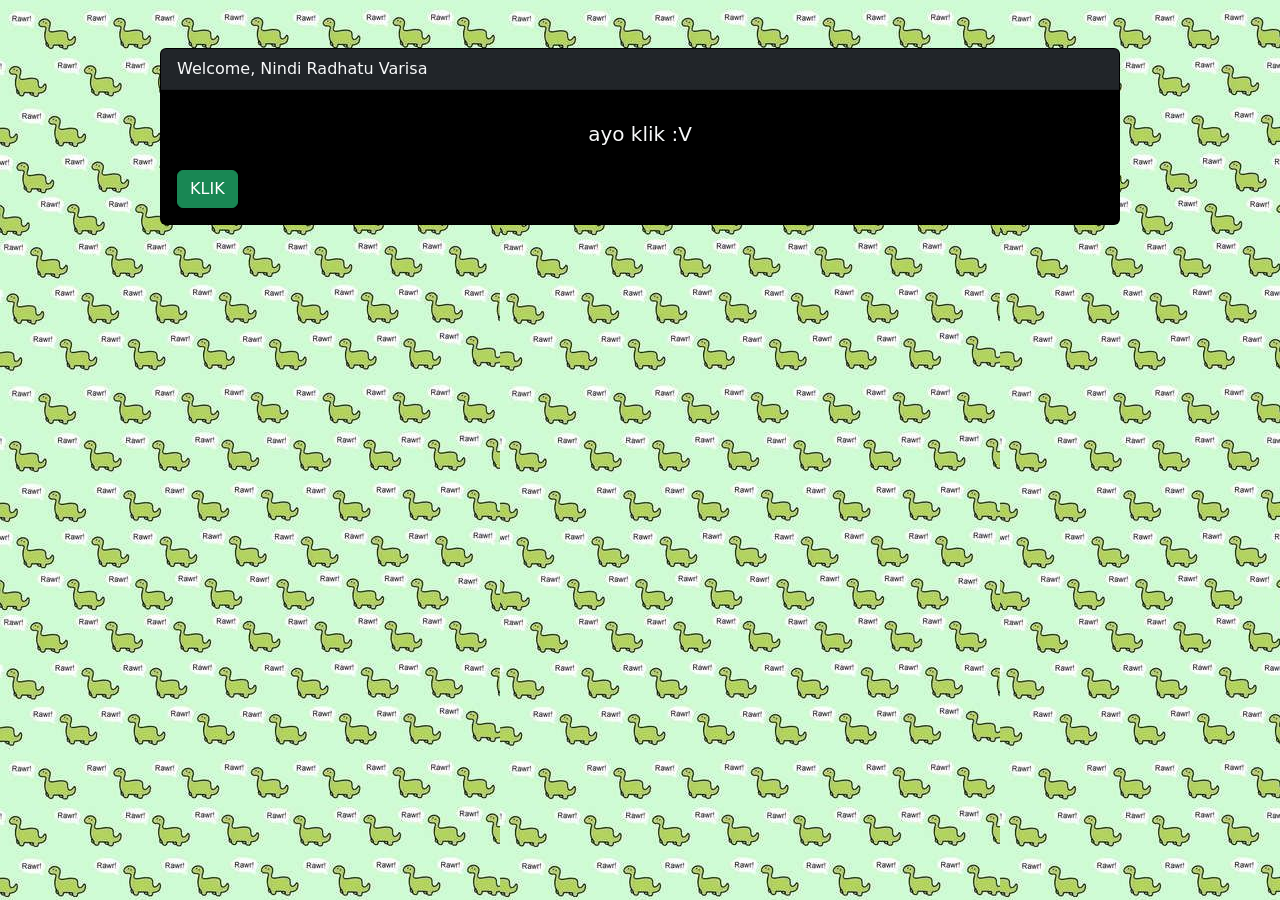
==== index.html @ 63a5c4d3 "init commit" ====
<!DOCTYPE html>
<html lang="en">
  <head>
    <meta charset="utf-8" />
    <meta name="viewport" content="width=device-width, initial-scale=1" />
    <title>CUMAN BISA GINI BY :(</title>
    <link href="bootstrap/css/bootstrap.css" rel="stylesheet" />
    <link href="style.css" rel="stylesheet" />
  </head>
  <body>
    <!-- <div class="container bg-dark w-75 p-2" style="box-sizing: border-box">
      <button class="btn btn-danger w-25 mx-auto my-5 d-block" id="klik">KLIK</button>

      <div>
        <h1 class="text-light text-center" id="nomer" style="font-size: 300px"></h1>
        <p class="text-light text-center" id="text" style="font-size: 30px"></p>
      </div>
    </div> -->

    <div class="card bg-black mt-5 w-75 mx-auto">
      <div class="card-header text-light bg-dark">Welcome, Nindi Radhatu Varisa</div>
      <div class="card-body">
        <h1 class="text-light text-center" id="nomer"></h1>
        <h5 class="text-light text-center my-3" id="text"></h5>
        <button id="klik" class="btn btn-success mt-2">KLIK</button>
      </div>
    </div>

    <script src="bootstrap/js/bootstrap.bundle.js"></script>

    <!-- myScript -->
    <script>
      function isEmpty(val) {
        return val === undefined || val == null || val.length <= 0 ? true : false;
      }

      let klik = document.querySelector("#klik");
      let nomer = document.querySelector("#nomer");
      let text = document.querySelector("#text");

      text.innerHTML = "ayo klik :V";

      let angka = 0;
      let click = () => {
        angka += 1;
        if (angka == 10) {
          angka = "";
          alert("STOPP");
          window.location.href = "rawrrrr.html";
        }
        nomer.innerHTML = angka;
      };

      let msg = () => {
        if (angka != 10 && !isEmpty(angka)) {
          let pesan = "Klik terus byy :VVV";
          text.innerHTML = pesan;
        } else {
          text.innerHTML = "ayo klik :V";
        }
      };

      klik.addEventListener("click", click);
      klik.addEventListener("click", msg);

      // isEmpty(angka)
    </script>
  </body>
</html>
---- style.css ----
body{
    background-image: url('img/bg.jpg');
}

.kotak{
    display: flex;
    align-items: middle;
}
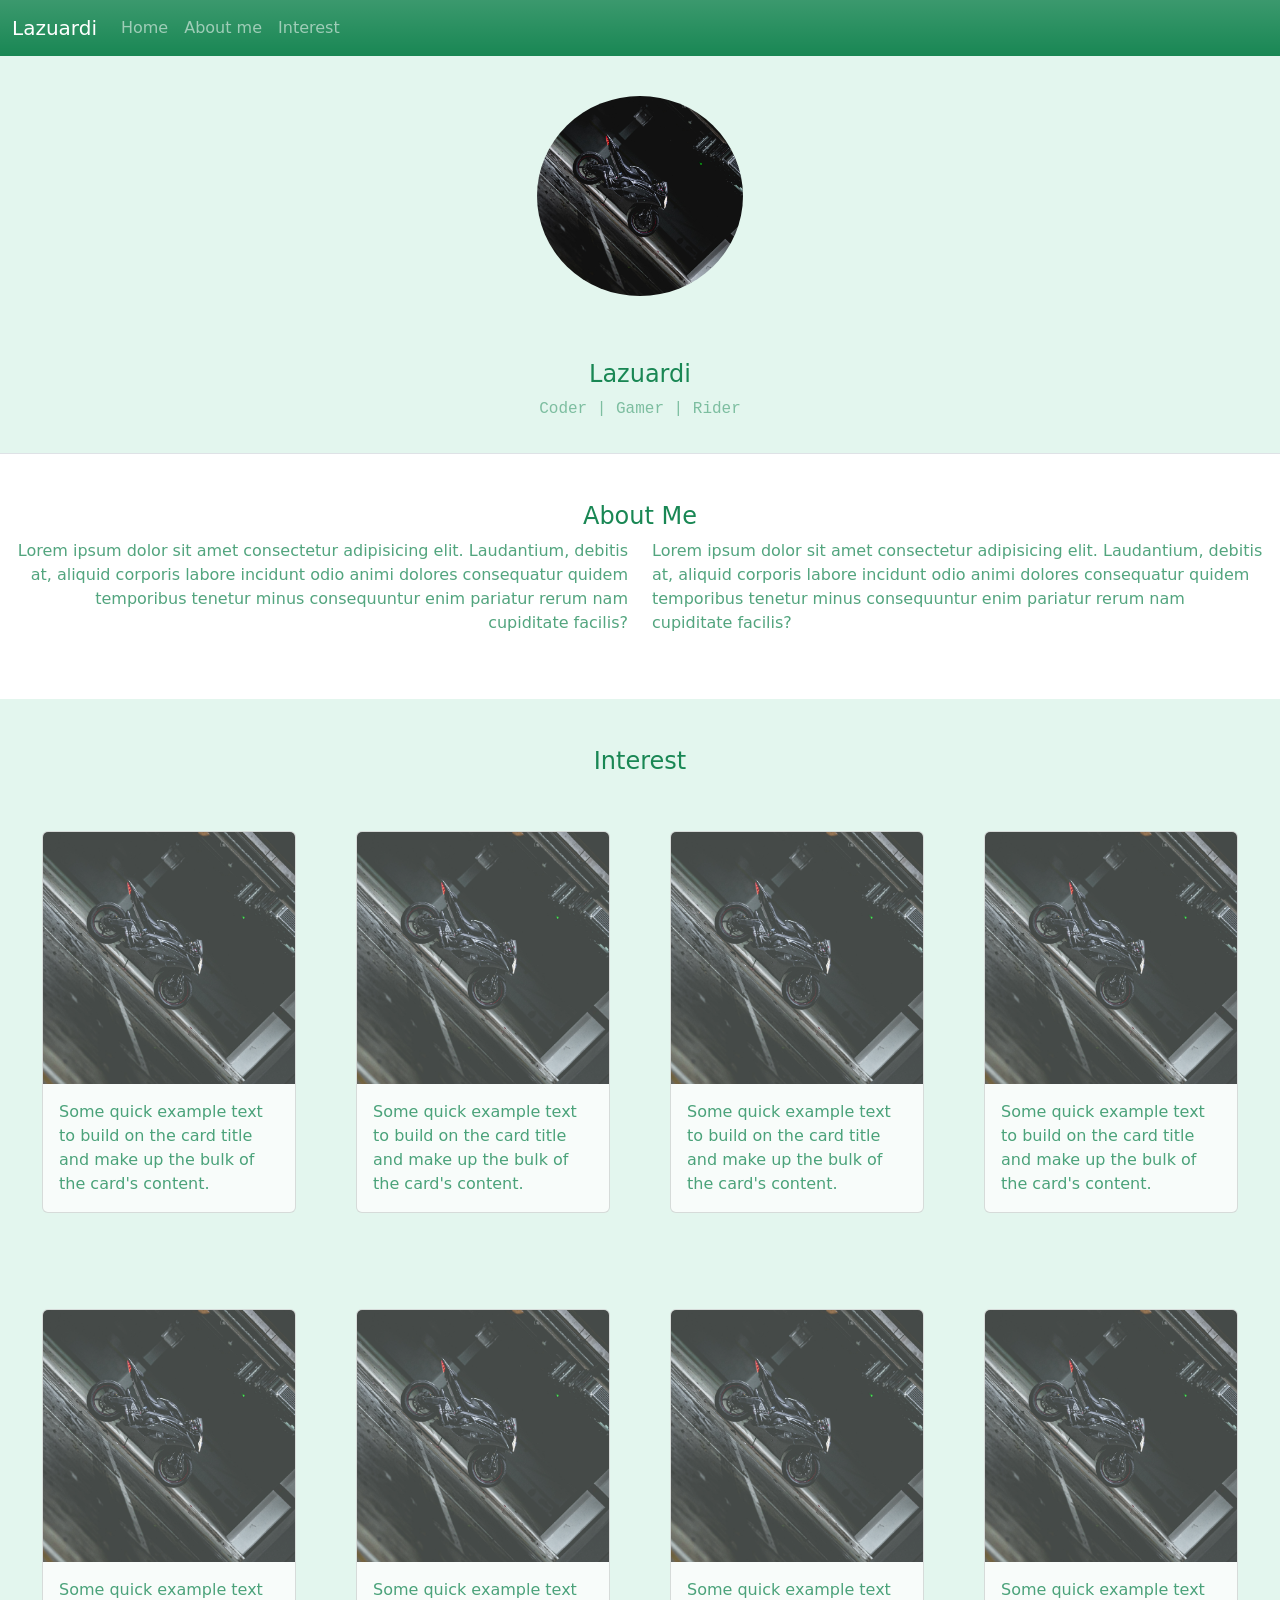
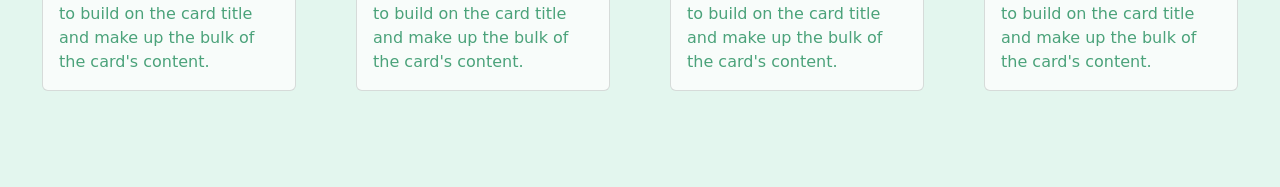
==== commit ce82d5e7: "test portofolio web" ====
--- a/index.html
+++ b/index.html
@@ -3,67 +3,127 @@
   <head>
     <meta charset="utf-8" />
     <meta name="viewport" content="width=device-width, initial-scale=1" />
-    <title>CUMAN BISA GINI BY :(</title>
-    <link href="bootstrap/css/bootstrap.css" rel="stylesheet" />
-    <link href="style.css" rel="stylesheet" />
+    <title>My Website</title>
+    <link href="assets/bootstrap-5.2.0-beta1-dist/css/bootstrap.css" rel="stylesheet" />
+    <link href="assets/style.css" rel="stylesheet" />
   </head>
   <body>
-    <!-- <div class="container bg-dark w-75 p-2" style="box-sizing: border-box">
-      <button class="btn btn-danger w-25 mx-auto my-5 d-block" id="klik">KLIK</button>
+    <!-- container -->
+    <div class="container-fluid">
+      <nav class="navbar fixed-top navbar-expand-lg navbar-dark bg-success bg-gradient">
+        <div class="container-fluid">
+          <a class="navbar-brand" href="#">Lazuardi</a>
+          <button class="navbar-toggler" type="button" data-bs-toggle="collapse" data-bs-target="#navbarNav" aria-controls="navbarNav" aria-expanded="false" aria-label="Toggle navigation">
+            <span class="navbar-toggler-icon"></span>
+          </button>
+          <div class="collapse navbar-collapse" id="navbarNav">
+            <ul class="navbar-nav">
+              <li class="nav-item">
+                <a class="nav-link" aria-current="page" href="#home">Home</a>
+              </li>
+              <li class="nav-item">
+                <a class="nav-link" href="#about">About me</a>
+              </li>
+              <li class="nav-item">
+                <a class="nav-link" href="#interest">Interest</a>
+              </li>
+              <!-- <li class="nav-item">
+                <a class="nav-link disabled" href="#" tabindex="-1" aria-disabled="true">Disabled</a>
+              </li> -->
+            </ul>
+          </div>
+        </div>
+      </nav>
+      <!-- home -->
+      <div class="row text-success text-center pt-5 border-bottom" id="home">
+        <img src="img/motor.jpg" class="profile-picture mx-auto rounded-circle my-5" alt="" />
+        <div class="info my-3">
+          <h4>Lazuardi</h4>
+          <p class="font-monospace opacity-50">Coder | Gamer | Rider</p>
+        </div>
+      </div>
 
-      <div>
-        <h1 class="text-light text-center" id="nomer" style="font-size: 300px"></h1>
-        <p class="text-light text-center" id="text" style="font-size: 30px"></p>
+      <!-- about -->
+      <div class="text-success my-5" id="about">
+        <h4 class="text-center">About Me</h4>
+        <div class="row d-flex justify-content-center">
+          <div class="col-6 opacity-75">
+            <p class="text-end">
+              Lorem ipsum dolor sit amet consectetur adipisicing elit. Laudantium, debitis at, aliquid corporis labore incidunt odio animi dolores consequatur quidem temporibus tenetur minus consequuntur enim pariatur rerum nam cupiditate
+              facilis?
+            </p>
+          </div>
+          <div class="col-6 opacity-75">
+            <p class="text-start">
+              Lorem ipsum dolor sit amet consectetur adipisicing elit. Laudantium, debitis at, aliquid corporis labore incidunt odio animi dolores consequatur quidem temporibus tenetur minus consequuntur enim pariatur rerum nam cupiditate
+              facilis?
+            </p>
+          </div>
+        </div>
       </div>
-    </div> -->
 
-    <div class="card bg-black mt-5 w-75 mx-auto">
-      <div class="card-header text-light bg-dark">Welcome, Nindi Radhatu Varisa</div>
-      <div class="card-body">
-        <h1 class="text-light text-center" id="nomer"></h1>
-        <h5 class="text-light text-center my-3" id="text"></h5>
-        <button id="klik" class="btn btn-success mt-2">KLIK</button>
+      <!-- interest -->
+      <div class="row text-success d-flex justify-content-center py-5" id="interest">
+        <h4 class="text-center">Interest</h4>
+        <div class="col d-flex mx-4 opacity-75 my-5">
+          <div class="card" style="width: 18rem">
+            <img src="img/motor.jpg" class="card-img-top" alt="..." />
+            <div class="card-body">
+              <p class="card-text">Some quick example text to build on the card title and make up the bulk of the card's content.</p>
+            </div>
+          </div>
+          <div class="card" style="width: 18rem">
+            <img src="img/motor.jpg" class="card-img-top" alt="..." />
+            <div class="card-body">
+              <p class="card-text">Some quick example text to build on the card title and make up the bulk of the card's content.</p>
+            </div>
+          </div>
+          <div class="card" style="width: 18rem">
+            <img src="img/motor.jpg" class="card-img-top" alt="..." />
+            <div class="card-body">
+              <p class="card-text">Some quick example text to build on the card title and make up the bulk of the card's content.</p>
+            </div>
+          </div>
+          <div class="card" style="width: 18rem">
+            <img src="img/motor.jpg" class="card-img-top" alt="..." />
+            <div class="card-body">
+              <p class="card-text">Some quick example text to build on the card title and make up the bulk of the card's content.</p>
+            </div>
+          </div>
+        </div>
+        <div class="col d-flex mx-4 opacity-75 my-5">
+          <div class="card" style="width: 18rem">
+            <img src="img/motor.jpg" class="card-img-top" alt="..." />
+            <div class="card-body">
+              <p class="card-text">Some quick example text to build on the card title and make up the bulk of the card's content.</p>
+            </div>
+          </div>
+          <div class="card" style="width: 18rem">
+            <img src="img/motor.jpg" class="card-img-top" alt="..." />
+            <div class="card-body">
+              <p class="card-text">Some quick example text to build on the card title and make up the bulk of the card's content.</p>
+            </div>
+          </div>
+          <div class="card" style="width: 18rem">
+            <img src="img/motor.jpg" class="card-img-top" alt="..." />
+            <div class="card-body">
+              <p class="card-text">Some quick example text to build on the card title and make up the bulk of the card's content.</p>
+            </div>
+          </div>
+          <div class="card" style="width: 18rem">
+            <img src="img/motor.jpg" class="card-img-top" alt="..." />
+            <div class="card-body">
+              <p class="card-text">Some quick example text to build on the card title and make up the bulk of the card's content.</p>
+            </div>
+          </div>
+        </div>
       </div>
     </div>
+    <!-- end container -->
 
-    <script src="bootstrap/js/bootstrap.bundle.js"></script>
-
+    <!-- bootstrap JS -->
+    <script src="assets/bootstrap-5.2.0-beta1-dist/js/bootstrap.bundle.js"></script>
     <!-- myScript -->
-    <script>
-      function isEmpty(val) {
-        return val === undefined || val == null || val.length <= 0 ? true : false;
-      }
-
-      let klik = document.querySelector("#klik");
-      let nomer = document.querySelector("#nomer");
-      let text = document.querySelector("#text");
-
-      text.innerHTML = "ayo klik :V";
-
-      let angka = 0;
-      let click = () => {
-        angka += 1;
-        if (angka == 10) {
-          angka = "";
-          alert("STOPP");
-          window.location.href = "rawrrrr.html";
-        }
-        nomer.innerHTML = angka;
-      };
-
-      let msg = () => {
-        if (angka != 10 && !isEmpty(angka)) {
-          let pesan = "Klik terus byy :VVV";
-          text.innerHTML = pesan;
-        } else {
-          text.innerHTML = "ayo klik :V";
-        }
-      };
-
-      klik.addEventListener("click", click);
-      klik.addEventListener("click", msg);
-
-      // isEmpty(angka)
-    </script>
+    <script></script>
   </body>
 </html>
--- a/assets/style.css
+++ b/assets/style.css
@@ -0,0 +1,26 @@
+body {
+  background-image: url("img/bg.jpg");
+}
+
+.kotak {
+  display: flex;
+  align-items: middle;
+}
+
+.profile-picture{
+    height: 200px;
+    width: 230px;
+}
+
+#home{
+    background-color: var(--bg-ijo-pucat);
+}
+
+#interest{
+    background-color: var(--bg-ijo-pucat);
+}
+
+.card{
+  margin-left: 30px;
+  margin-right: 30px;
+}
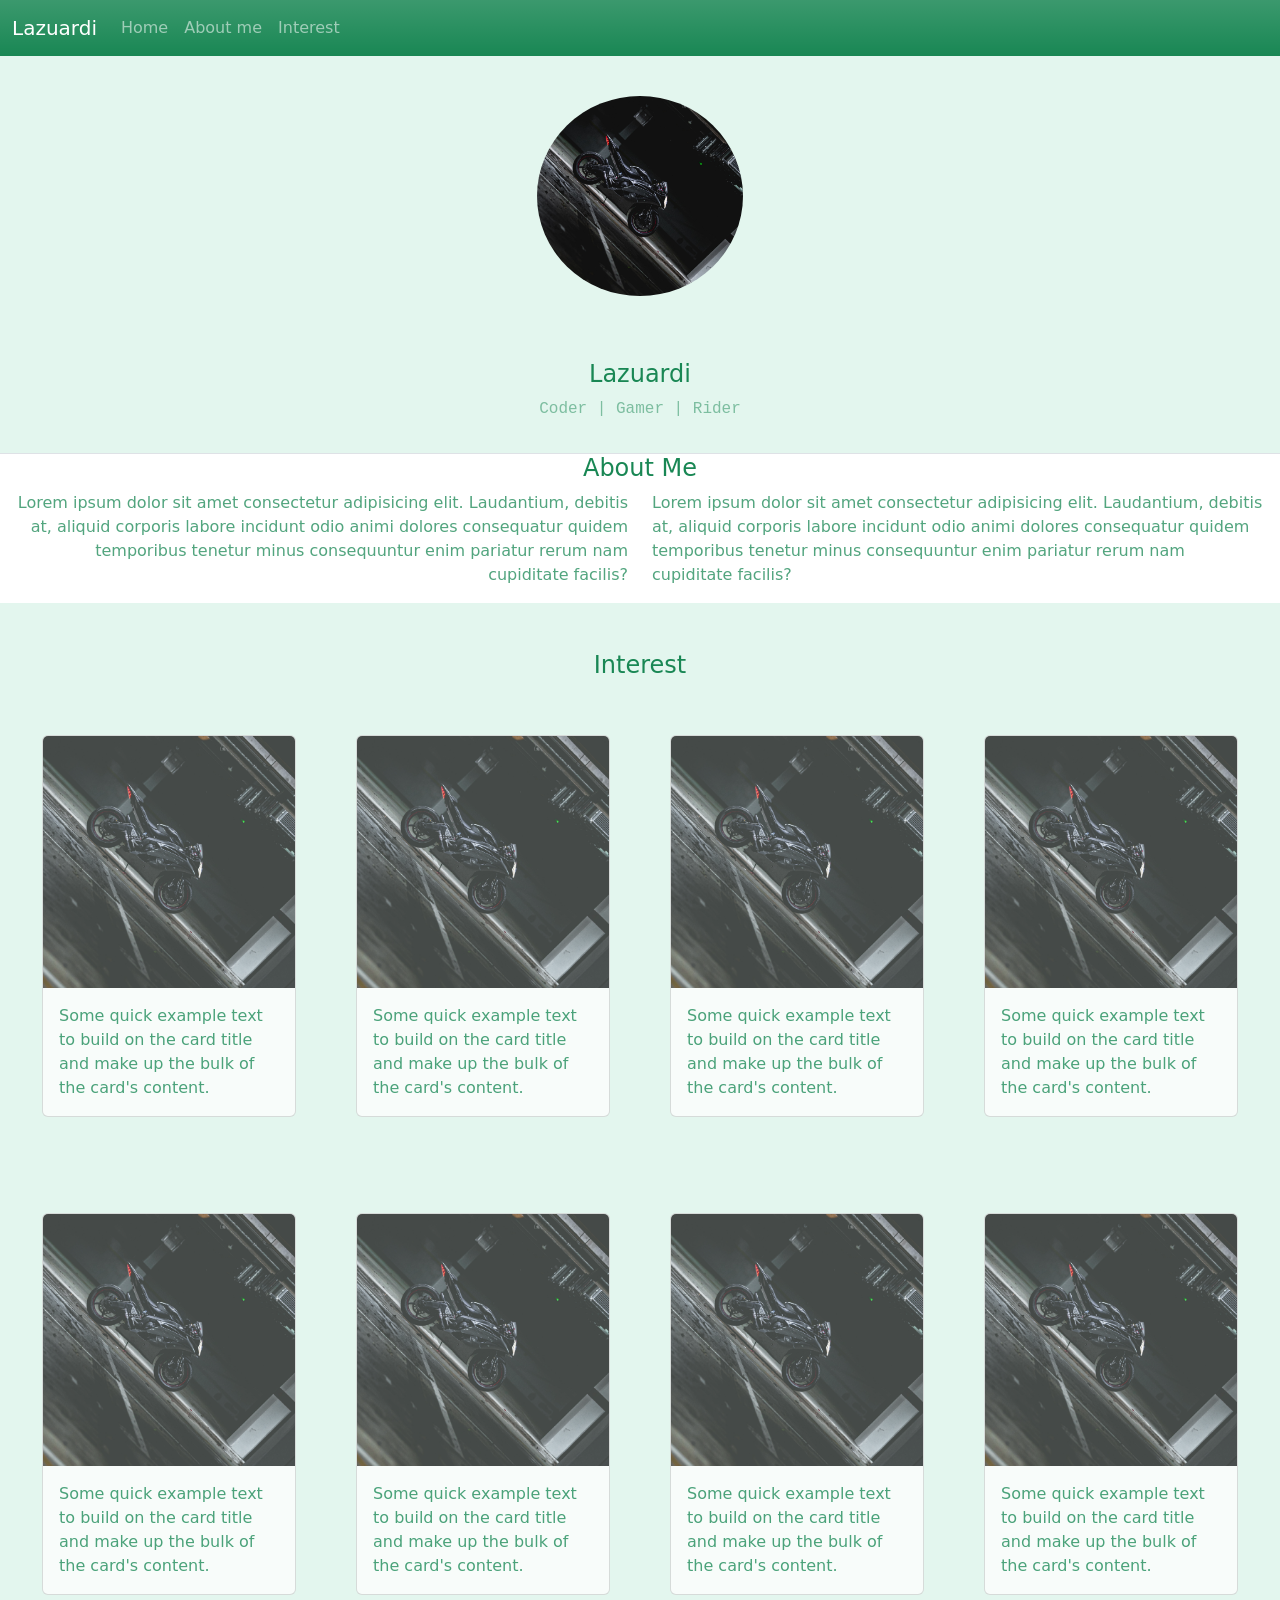
==== commit 987e0c1f: "-my" ====
--- a/index.html
+++ b/index.html
@@ -44,7 +44,7 @@
       </div>
 
       <!-- about -->
-      <div class="text-success my-5" id="about">
+      <div class="text-success " id="about">
         <h4 class="text-center">About Me</h4>
         <div class="row d-flex justify-content-center">
           <div class="col-6 opacity-75">
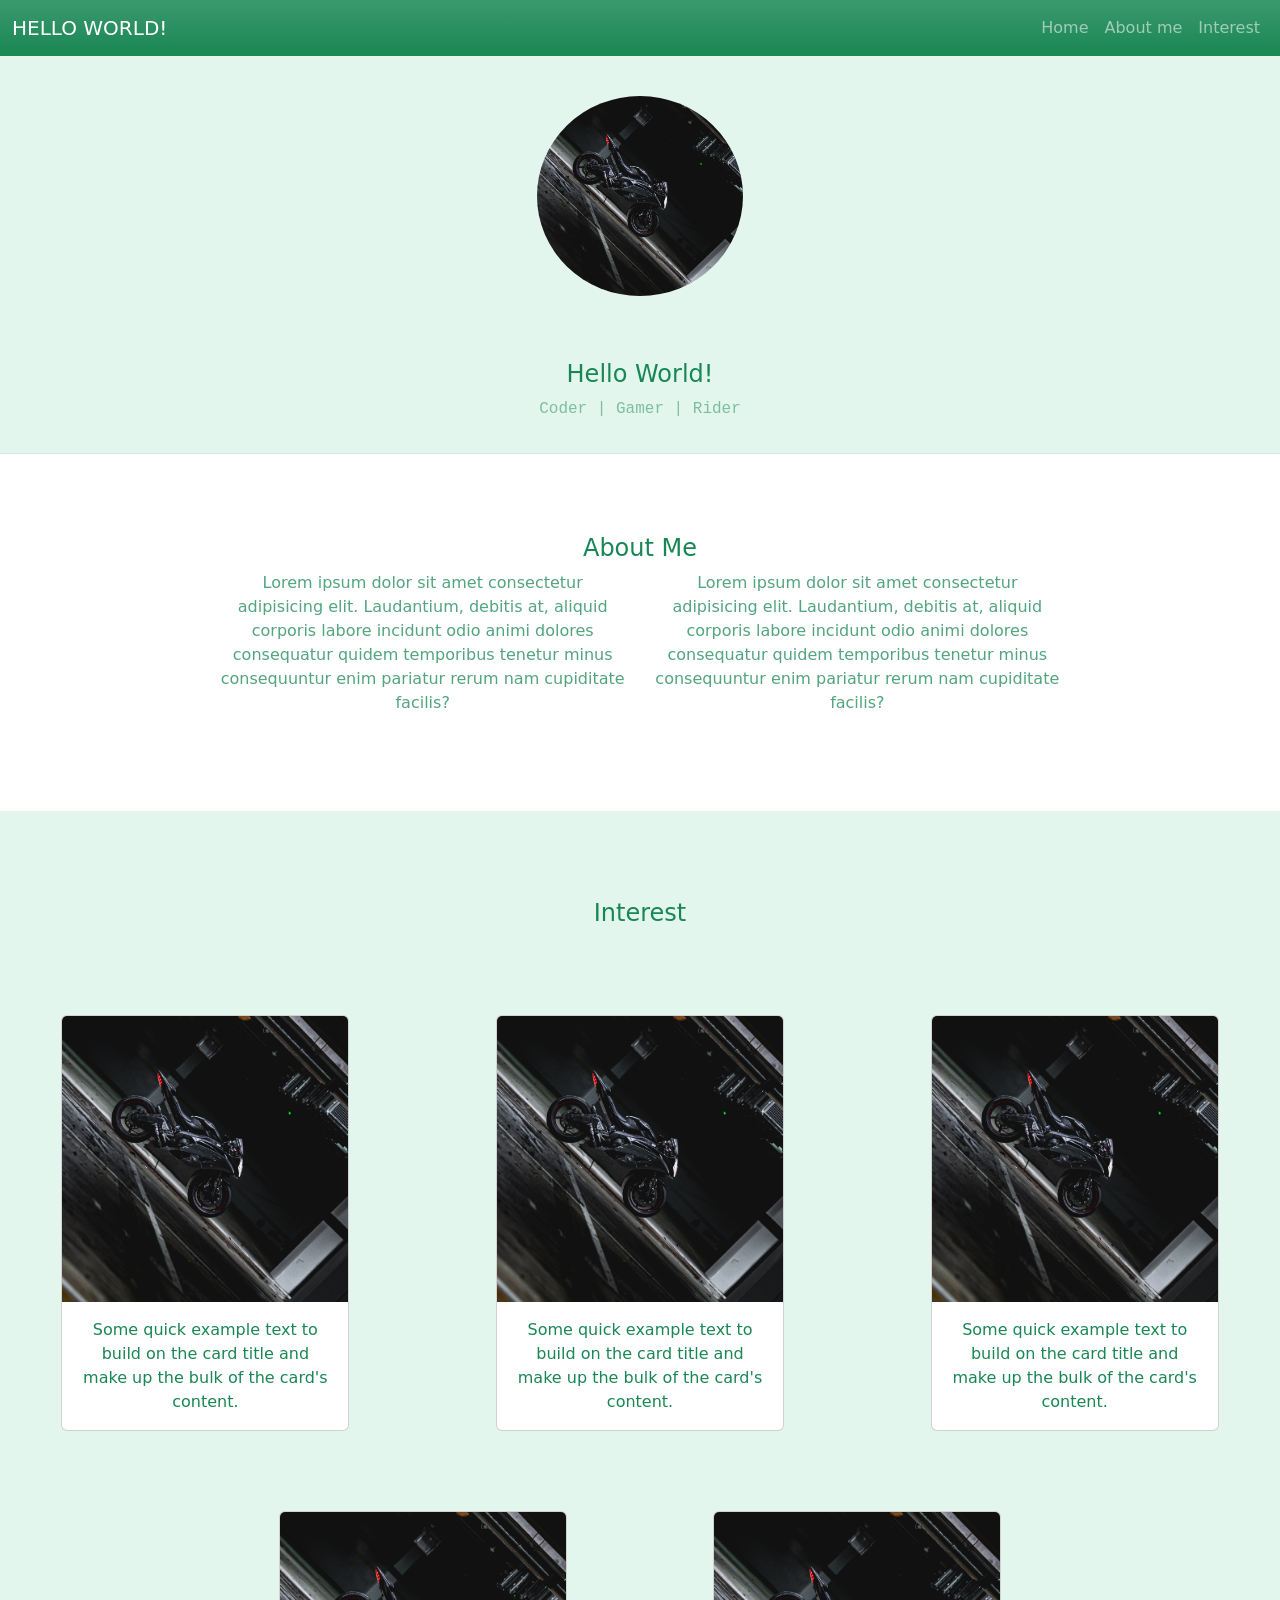
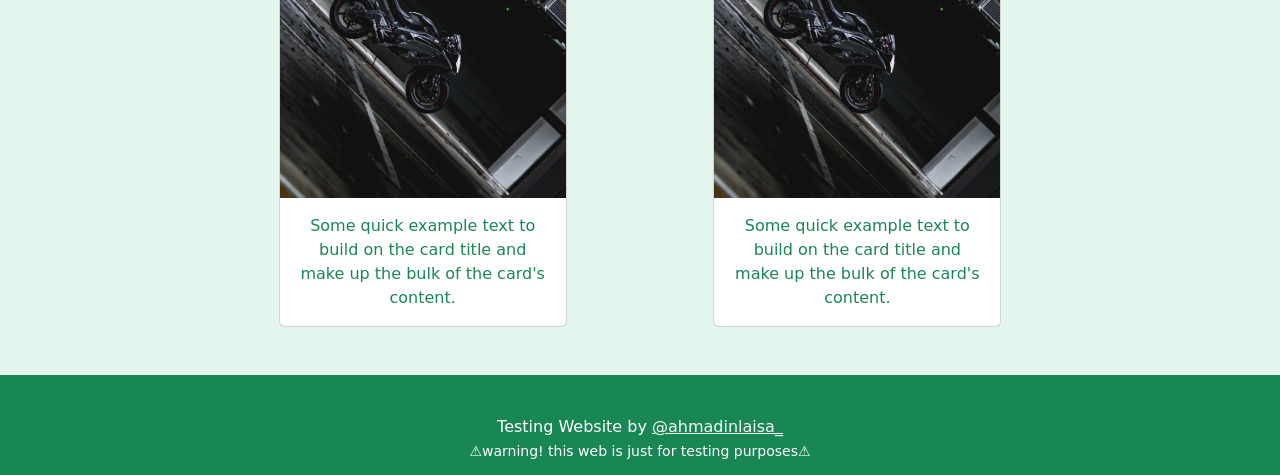
==== commit 0035e1ec: "perbaiki layout" ====
--- a/index.html
+++ b/index.html
@@ -9,15 +9,14 @@
   </head>
   <body>
     <!-- container -->
-    <div class="container-fluid">
-      <nav class="navbar fixed-top navbar-expand-lg navbar-dark bg-success bg-gradient">
+      <nav class="navbar p-o fixed-top navbar-expand-lg navbar-dark bg-success bg-gradient">
         <div class="container-fluid">
-          <a class="navbar-brand" href="#">Lazuardi</a>
+          <a class="navbar-brand" href="#">HELLO WORLD!</a>
           <button class="navbar-toggler" type="button" data-bs-toggle="collapse" data-bs-target="#navbarNav" aria-controls="navbarNav" aria-expanded="false" aria-label="Toggle navigation">
             <span class="navbar-toggler-icon"></span>
           </button>
           <div class="collapse navbar-collapse" id="navbarNav">
-            <ul class="navbar-nav">
+            <ul class="navbar-nav ms-auto">
               <li class="nav-item">
                 <a class="nav-link" aria-current="page" href="#home">Home</a>
               </li>
@@ -38,79 +37,65 @@
       <div class="row text-success text-center pt-5 border-bottom" id="home">
         <img src="img/motor.jpg" class="profile-picture mx-auto rounded-circle my-5" alt="" />
         <div class="info my-3">
-          <h4>Lazuardi</h4>
+          <h4>Hello World!</h4>
           <p class="font-monospace opacity-50">Coder | Gamer | Rider</p>
         </div>
       </div>
 
       <!-- about -->
-      <div class="text-success " id="about">
+      <div class="row text-center justify-content-center text-success" id="about">
         <h4 class="text-center">About Me</h4>
-        <div class="row d-flex justify-content-center">
-          <div class="col-6 opacity-75">
-            <p class="text-end">
-              Lorem ipsum dolor sit amet consectetur adipisicing elit. Laudantium, debitis at, aliquid corporis labore incidunt odio animi dolores consequatur quidem temporibus tenetur minus consequuntur enim pariatur rerum nam cupiditate
-              facilis?
-            </p>
-          </div>
-          <div class="col-6 opacity-75">
-            <p class="text-start">
-              Lorem ipsum dolor sit amet consectetur adipisicing elit. Laudantium, debitis at, aliquid corporis labore incidunt odio animi dolores consequatur quidem temporibus tenetur minus consequuntur enim pariatur rerum nam cupiditate
-              facilis?
-            </p>
-          </div>
+        <div class="col-md-4 opacity-75">
+          <p>
+            Lorem ipsum dolor sit amet consectetur adipisicing elit. Laudantium, debitis at, aliquid corporis labore incidunt odio animi dolores consequatur quidem temporibus tenetur minus consequuntur enim pariatur rerum nam cupiditate
+            facilis?
+          </p>
+        </div>
+        <div class="col-md-4 opacity-75">
+          <p>
+            Lorem ipsum dolor sit amet consectetur adipisicing elit. Laudantium, debitis at, aliquid corporis labore incidunt odio animi dolores consequatur quidem temporibus tenetur minus consequuntur enim pariatur rerum nam cupiditate
+            facilis?
+          </p>
         </div>
       </div>
 
       <!-- interest -->
-      <div class="row text-success d-flex justify-content-center py-5" id="interest">
-        <h4 class="text-center">Interest</h4>
-        <div class="col d-flex mx-4 opacity-75 my-5">
-          <div class="card" style="width: 18rem">
-            <img src="img/motor.jpg" class="card-img-top" alt="..." />
-            <div class="card-body">
-              <p class="card-text">Some quick example text to build on the card title and make up the bulk of the card's content.</p>
-            </div>
-          </div>
-          <div class="card" style="width: 18rem">
-            <img src="img/motor.jpg" class="card-img-top" alt="..." />
-            <div class="card-body">
-              <p class="card-text">Some quick example text to build on the card title and make up the bulk of the card's content.</p>
-            </div>
-          </div>
-          <div class="card" style="width: 18rem">
-            <img src="img/motor.jpg" class="card-img-top" alt="..." />
-            <div class="card-body">
-              <p class="card-text">Some quick example text to build on the card title and make up the bulk of the card's content.</p>
-            </div>
-          </div>
-          <div class="card" style="width: 18rem">
+      <div class="row justify-content-center text-center text-success py-5" id="interest">
+        <h4>Interest</h4>
+        <div class="col-md-4">
+          <div class="card mx-auto card-interest" style="width: 18rem">
             <img src="img/motor.jpg" class="card-img-top" alt="..." />
             <div class="card-body">
               <p class="card-text">Some quick example text to build on the card title and make up the bulk of the card's content.</p>
             </div>
           </div>
         </div>
-        <div class="col d-flex mx-4 opacity-75 my-5">
-          <div class="card" style="width: 18rem">
+        <div class="col-md-4">
+          <div class="card mx-auto card-interest" style="width: 18rem">
             <img src="img/motor.jpg" class="card-img-top" alt="..." />
             <div class="card-body">
               <p class="card-text">Some quick example text to build on the card title and make up the bulk of the card's content.</p>
             </div>
           </div>
-          <div class="card" style="width: 18rem">
+        </div>
+        <div class="col-md-4">
+          <div class="card mx-auto card-interest" style="width: 18rem">
             <img src="img/motor.jpg" class="card-img-top" alt="..." />
             <div class="card-body">
               <p class="card-text">Some quick example text to build on the card title and make up the bulk of the card's content.</p>
             </div>
           </div>
-          <div class="card" style="width: 18rem">
+        </div>
+        <div class="col-md-4">
+          <div class="card mx-auto card-interest" style="width: 18rem">
             <img src="img/motor.jpg" class="card-img-top" alt="..." />
             <div class="card-body">
               <p class="card-text">Some quick example text to build on the card title and make up the bulk of the card's content.</p>
             </div>
           </div>
-          <div class="card" style="width: 18rem">
+        </div>
+        <div class="col-md-4">
+          <div class="card mx-auto card-interest" style="width: 18rem">
             <img src="img/motor.jpg" class="card-img-top" alt="..." />
             <div class="card-body">
               <p class="card-text">Some quick example text to build on the card title and make up the bulk of the card's content.</p>
@@ -118,8 +103,17 @@
           </div>
         </div>
       </div>
-    </div>
     <!-- end container -->
+    <!-- footer -->
+    <footer class="row text-bg-success text-center" id="footer">
+      <p>
+        Testing Website by <span id="copyright"><a class="text-light" href="instagram.com/ahmadinlaisa_" target="_blank">@ahmadinlaisa_</a></span><br>
+        <span id="disclaimer">
+          &#9888;warning! this web is just for testing purposes&#9888;
+        </span>
+      </p>
+    </footer>
+    <!-- end footer -->
 
     <!-- bootstrap JS -->
     <script src="assets/bootstrap-5.2.0-beta1-dist/js/bootstrap.bundle.js"></script>
--- a/assets/style.css
+++ b/assets/style.css
@@ -1,5 +1,7 @@
 body {
   background-image: url("img/bg.jpg");
+  padding: 0;
+  margin: 0;
 }
 
 .kotak {
@@ -8,19 +10,48 @@
 }
 
 .profile-picture{
-    height: 200px;
-    width: 230px;
+  height: 200px;
+  width: 230px;
 }
 
 #home{
-    background-color: var(--bg-ijo-pucat);
+  background-color: var(--bg-ijo-pucat);
 }
 
 #interest{
-    background-color: var(--bg-ijo-pucat);
+  background-color: var(--bg-ijo-pucat);
+}
+
+#about{
+  padding-bottom: 80px;
+}
+
+#about h4.text-center{
+  padding-top: 80px;
+}
+
+#interest h4{
+  padding-top: 40px;
+}
+
+#interest{
+  padding-bottom: 80px;
 }
 
 .card{
   margin-left: 30px;
   margin-right: 30px;
+}
+
+.card-interest{
+  margin-top: 5rem;
+}
+
+#footer{
+  padding-top: 40px;
+  height: 100px;
+}
+
+#disclaimer{
+  font-size: 14px;
 }
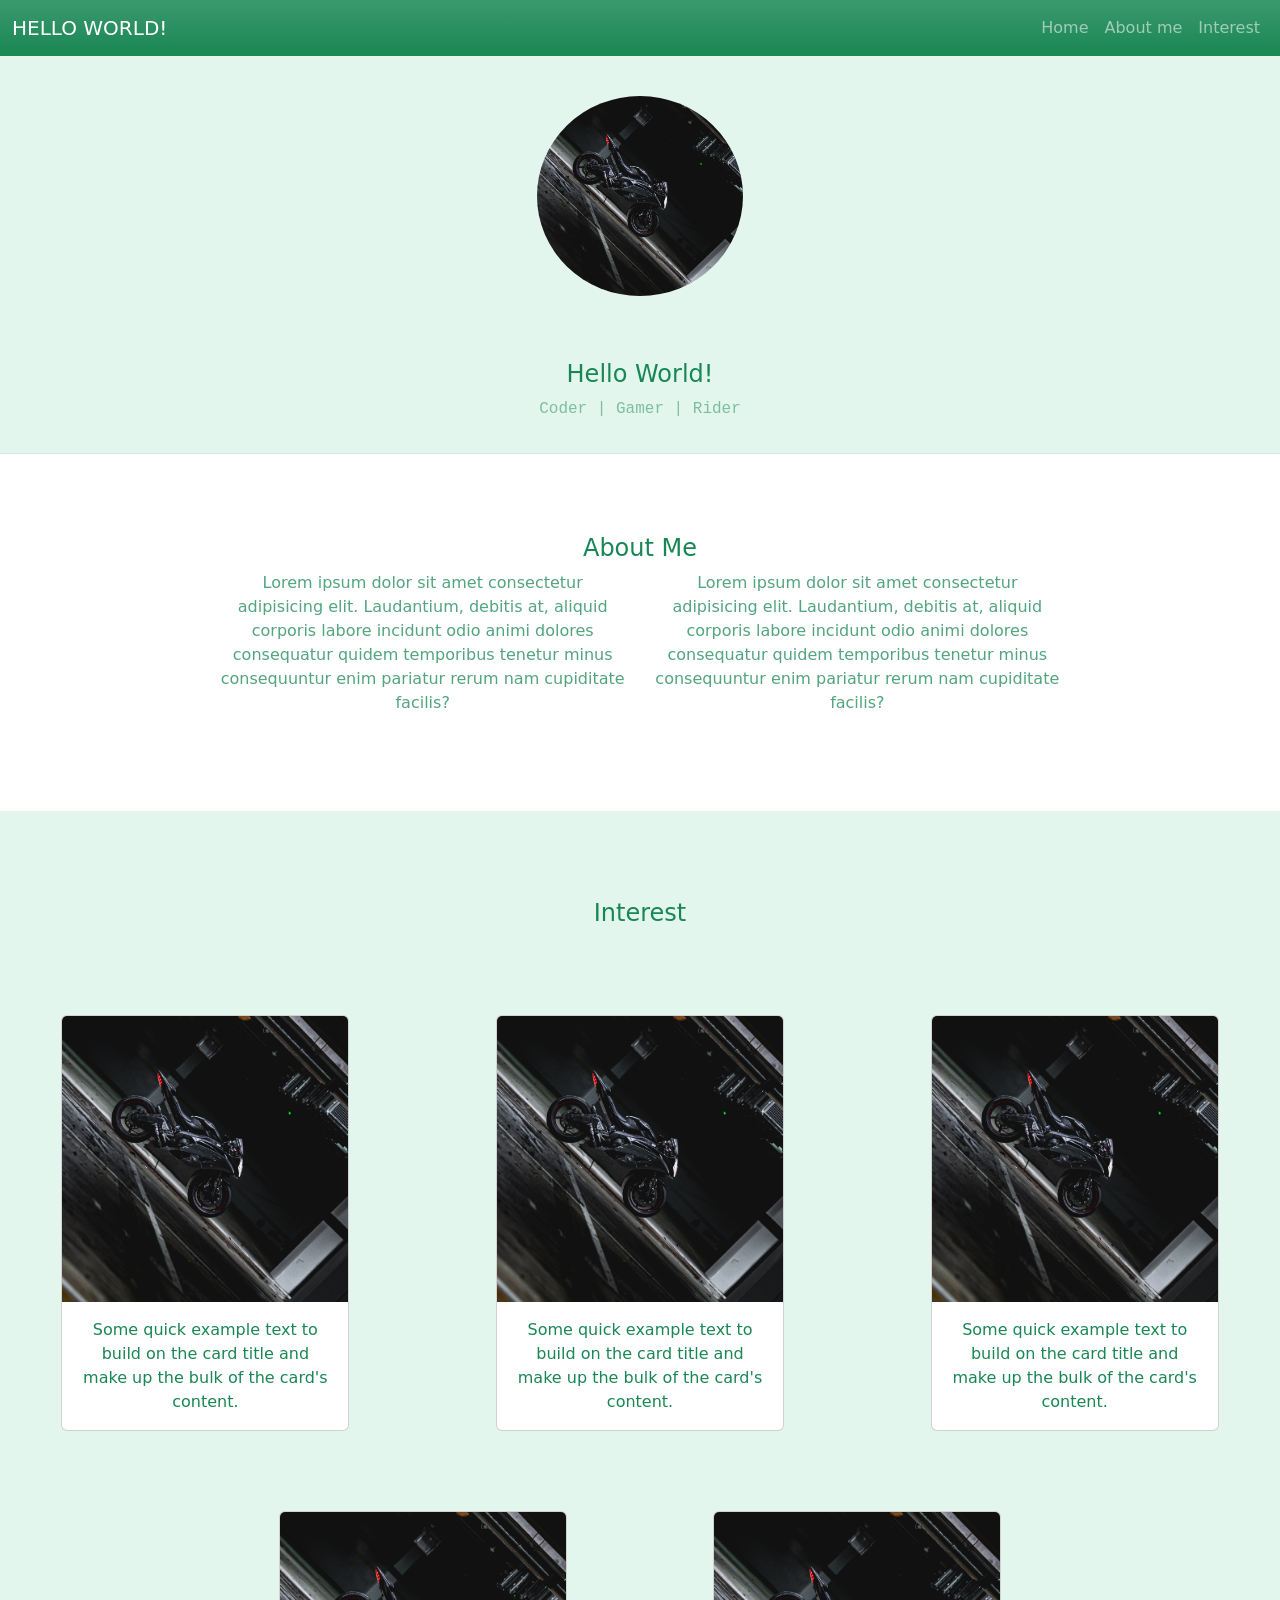
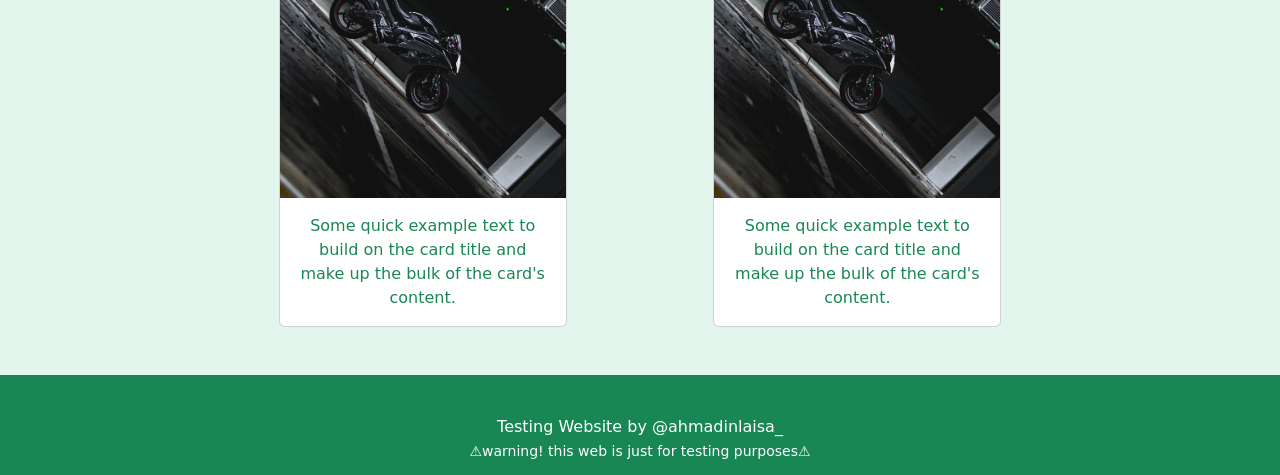
==== commit d8045dbf: "hapus link instagram" ====
--- a/index.html
+++ b/index.html
@@ -3,7 +3,7 @@
   <head>
     <meta charset="utf-8" />
     <meta name="viewport" content="width=device-width, initial-scale=1" />
-    <title>My Website</title>
+    <title>Testing Website</title>
     <link href="assets/bootstrap-5.2.0-beta1-dist/css/bootstrap.css" rel="stylesheet" />
     <link href="assets/style.css" rel="stylesheet" />
   </head>
@@ -107,7 +107,7 @@
     <!-- footer -->
     <footer class="row text-bg-success text-center" id="footer">
       <p>
-        Testing Website by <span id="copyright"><a class="text-light" href="instagram.com/ahmadinlaisa_" target="_blank">@ahmadinlaisa_</a></span><br>
+        Testing Website by <span id="copyright">@ahmadinlaisa_</span><br>
         <span id="disclaimer">
           &#9888;warning! this web is just for testing purposes&#9888;
         </span>
